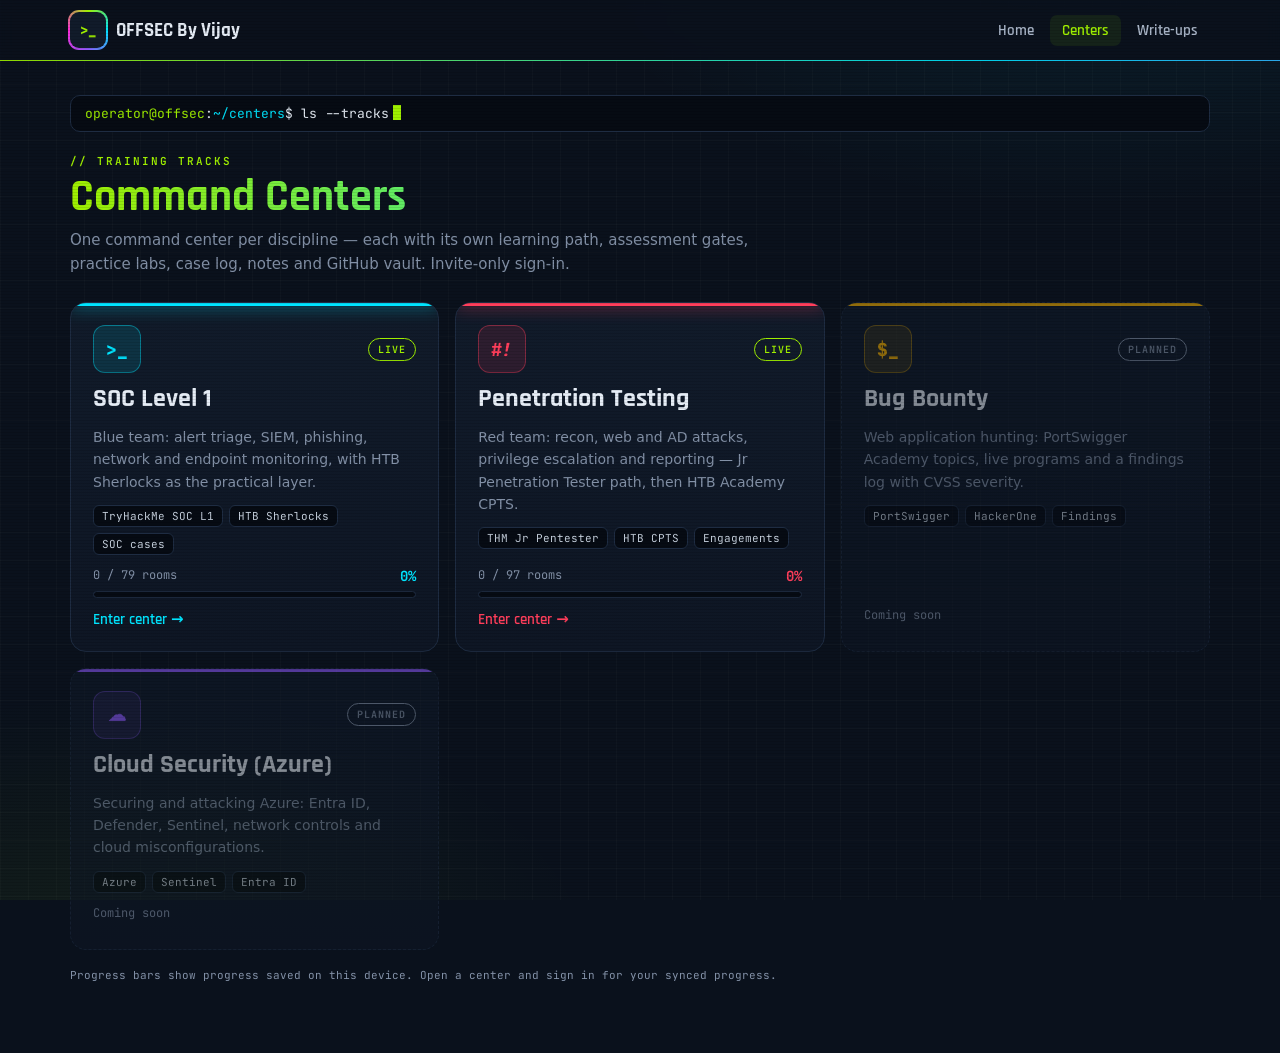
==== centers/index.html @ 5b169163 "Add files via upload" ====
<!doctype html>
<html lang="en" data-rgb="on"><head><meta charset="utf-8">
<meta name="viewport" content="width=device-width, initial-scale=1, viewport-fit=cover">
<title>Command Centers // OFFSEC By Vijay</title>
<link rel="preconnect" href="https://fonts.googleapis.com"><link rel="preconnect" href="https://fonts.gstatic.com" crossorigin>
<link href="https://fonts.googleapis.com/css2?family=Rajdhani:wght@500;600;700&family=JetBrains+Mono:wght@400;600;800&display=swap" rel="stylesheet">
<style>
@property --a{syntax:'<angle>';inherits:false;initial-value:0deg}
:root{--bg:#0a111c;--panel:#111b2a;--panel2:#16233a;--line:#1e2c42;--txt:#e6edf6;--muted:#8391a7;--green:#9fef00;--cyan:#00e5ff;--mag:#ff2bd6;--red:#ff3e5b;--amber:#ffb800;--violet:#8f5bff;
--rgb:linear-gradient(90deg,var(--green),var(--cyan),var(--violet),var(--mag),var(--green));
--mono:"JetBrains Mono",ui-monospace,Consolas,monospace;--disp:"Rajdhani","Segoe UI",system-ui,sans-serif;--sans:system-ui,-apple-system,"Segoe UI",Roboto,Arial,sans-serif;color-scheme:dark}
:root{box-sizing:border-box;padding-top:env(safe-area-inset-top,0px);padding-bottom:env(safe-area-inset-bottom,0px)}
*,*::before,*::after{box-sizing:border-box}
html{background:var(--bg)}
body{margin:0;min-height:100%;color:var(--txt);font:15px/1.6 var(--sans);background:
 radial-gradient(900px 500px at 85% -10%,#00e5ff14,transparent 60%),radial-gradient(800px 500px at 10% 110%,#9fef0012,transparent 60%),
 linear-gradient(#ffffff05 1px,transparent 1px) 0 0/28px 28px,linear-gradient(90deg,#ffffff05 1px,transparent 1px) 0 0/28px 28px,var(--bg);background-attachment:fixed}
html[data-rgb="on"] body::after{content:"";position:fixed;inset:0;pointer-events:none;z-index:50;background:repeating-linear-gradient(0deg,#0000 0 2px,#00000018 2px 3px)}
:focus-visible{outline:2px solid var(--green);outline-offset:2px}
.bar{position:sticky;top:env(safe-area-inset-top,0px);z-index:20;background:#0a111ce6;backdrop-filter:blur(8px);border-bottom:1px solid var(--line)}
html[data-rgb="on"] .bar::after{content:"";position:absolute;left:0;right:0;bottom:-1px;height:1px;background:var(--rgb);background-size:300% 100%;animation:flow 8s linear infinite}
.barin{max-width:1180px;margin:0 auto;padding:12px 20px;display:flex;align-items:center;gap:18px}
.brand{display:flex;gap:10px;align-items:center;text-decoration:none;color:var(--txt);margin-right:auto}
.logo{position:relative;width:36px;height:36px;display:grid;place-items:center;border-radius:9px;color:var(--green);font:800 14px var(--mono);isolation:isolate}
.logo::before{content:"";position:absolute;inset:-2px;border-radius:11px;background:conic-gradient(from var(--a),var(--green),var(--cyan),var(--violet),var(--mag),var(--green));z-index:-2;animation:spin 4s linear infinite}
.logo::after{content:"";position:absolute;inset:0;border-radius:9px;background:var(--panel);z-index:-1}
.brand b{font:700 19px var(--disp)}
.links{display:flex;gap:4px}
.links a{color:#a9b5c7;text-decoration:none;font:600 15px var(--disp);padding:6px 12px;border-radius:7px}
.links a:hover{color:#fff;background:var(--panel)}.links a.on{color:var(--green);background:#9fef0014}
.wrap{max-width:1180px;margin:0 auto;padding:34px 20px 60px}
.term{font:13px var(--mono);background:#060b13;border:1px solid var(--line);border-radius:10px;padding:9px 14px;margin-bottom:22px;overflow-x:auto;white-space:nowrap}
.term .p{color:var(--green)}.term .h{color:var(--cyan)}
.cursor{display:inline-block;width:8px;height:15px;background:var(--green);vertical-align:-2px;margin-left:4px;animation:blink 1s steps(1) infinite}
.ey{font:600 11px var(--mono);color:var(--green);letter-spacing:2px}.ey::before{content:"// "}
h1{font:700 44px/1.05 var(--disp);margin:6px 0 8px}
html[data-rgb="on"] h1{background:var(--rgb);background-size:300% 100%;-webkit-background-clip:text;background-clip:text;color:transparent;animation:flow 10s linear infinite}
.lead{color:var(--muted);margin:0 0 26px;max-width:680px}
.grid{display:grid;grid-template-columns:repeat(auto-fill,minmax(340px,1fr));gap:16px}
.center{position:relative;display:flex;flex-direction:column;gap:12px;padding:22px;border-radius:16px;text-decoration:none;color:var(--txt);background:linear-gradient(180deg,var(--panel),#0e1624);border:1px solid var(--line);overflow:hidden;transition:transform .15s,border-color .15s,box-shadow .15s}
.center::before{content:"";position:absolute;left:0;right:0;top:0;height:3px;background:var(--c);box-shadow:0 0 16px var(--c)}
a.center:hover{transform:translateY(-3px);border-color:var(--c);box-shadow:0 0 24px color-mix(in srgb,var(--c) 20%,transparent)}
.top{display:flex;justify-content:space-between;align-items:center;gap:10px}
.ic{width:48px;height:48px;border-radius:12px;display:grid;place-items:center;font:800 18px var(--mono);color:var(--c);background:color-mix(in srgb,var(--c) 12%,transparent);border:1px solid color-mix(in srgb,var(--c) 40%,transparent)}
.st{font:600 10px var(--mono);letter-spacing:1px;padding:4px 9px;border-radius:99px;border:1px solid currentColor}
.center h2{margin:0;font:700 26px/1.1 var(--disp)}
.center p{margin:0;color:var(--muted);font-size:14px}
.tags{display:flex;gap:6px;flex-wrap:wrap}
.tag{font:11px var(--mono);padding:3px 8px;border-radius:6px;border:1px solid var(--line);background:#060b13;color:#c6d0dd}
.prog{margin-top:auto}
.pl{display:flex;justify-content:space-between;font:12px var(--mono);color:var(--muted);margin-bottom:6px}
.pl b{color:var(--c);font-size:14px}
.bar2{height:7px;background:#060b13;border:1px solid var(--line);border-radius:99px;overflow:hidden}
.bar2 i{display:block;height:100%;background:var(--c);box-shadow:0 0 10px var(--c)}
.go{font:600 15px var(--disp);color:var(--c)}
.center.soon{opacity:.55;border-style:dashed}
.center.soon::before{box-shadow:none}
.note{font:11px var(--mono);color:var(--muted);margin-top:18px}
@keyframes spin{to{--a:360deg}}@keyframes flow{to{background-position:300% 0}}@keyframes blink{50%{opacity:0}}
@media (prefers-reduced-motion:reduce){*,*::before,*::after{animation:none!important;transition:none!important}}
@media(max-width:640px){.barin{flex-wrap:wrap;gap:8px;padding:10px 14px}.links{width:100%;overflow-x:auto}.wrap{padding:22px 14px 50px}h1{font-size:34px}.grid{grid-template-columns:1fr}}
</style></head>
<body>
<header class="bar"><div class="barin">
 <a class="brand" href="../"><span class="logo">&gt;_</span><b>OFFSEC By Vijay</b></a>
 <nav class="links"><a href="../">Home</a><a href="./" class="on">Centers</a><a href="../writeups/">Write-ups</a></nav>
</div></header>
<main class="wrap">
 <div class="term" aria-hidden="true"><span class="p">operator@offsec</span>:<span class="h">~/centers</span>$ ls --tracks<span class="cursor"></span></div>
 <div class="ey">TRAINING TRACKS</div>
 <h1>Command Centers</h1>
 <p class="lead">One command center per discipline — each with its own learning path, assessment gates, practice labs, case log, notes and GitHub vault. Invite-only sign-in.</p>
 <div class="grid" id="grid"></div>
 <p class="note">Progress bars show progress saved on this device. Open a center and sign in for your synced progress.</p>
</main>
<script>
/* ===== add a new center here ===== */
const CENTERS=[
 {href:'../soc/',key:'SOC_L1_OFFLINE_V1',total:79,icon:'&gt;_',color:'var(--cyan)',title:'SOC Level 1',status:'LIVE',
  desc:'Blue team: alert triage, SIEM, phishing, network and endpoint monitoring, with HTB Sherlocks as the practical layer.',
  tags:['TryHackMe SOC L1','HTB Sherlocks','SOC cases']},
 {href:'../pentest/',key:'OFFSEC_PENTEST_V1',total:97,icon:'#!',color:'var(--red)',title:'Penetration Testing',status:'LIVE',
  desc:'Red team: recon, web and AD attacks, privilege escalation and reporting — Jr Penetration Tester path, then HTB Academy CPTS.',
  tags:['THM Jr Pentester','HTB CPTS','Engagements']},
 {icon:'$_',color:'var(--amber)',title:'Bug Bounty',status:'PLANNED',desc:'Web application hunting: PortSwigger Academy topics, live programs and a findings log with CVSS severity.',tags:['PortSwigger','HackerOne','Findings']},
 {icon:'☁',color:'var(--violet)',title:'Cloud Security (Azure)',status:'PLANNED',desc:'Securing and attacking Azure: Entra ID, Defender, Sentinel, network controls and cloud misconfigurations.',tags:['Azure','Sentinel','Entra ID']}
];
/* ================================= */
const esc=s=>String(s??'').replace(/[&<>"']/g,c=>({'&':'&amp;','<':'&lt;','>':'&gt;','"':'&quot;',"'":'&#39;'}[c]));
function localDone(key){let best=0;try{for(let i=0;i<localStorage.length;i++){const k=localStorage.key(i);if(k===key||k.startsWith(key+'_')){const s=JSON.parse(localStorage.getItem(k)||'{}');const d=Object.values(s.rooms||{}).filter(r=>r&&r.status==='Done').length;if(d>best)best=d}}}catch(e){}return best}
document.getElementById('grid').innerHTML=CENTERS.map(c=>{
 const live=!!c.href,d=live?localDone(c.key):0,p=live&&c.total?Math.min(100,Math.round(d/c.total*100)):0;
 const inner='<div class="top"><div class="ic">'+c.icon+'</div><span class="st" style="color:'+(live?'var(--green)':'var(--muted)')+'">'+esc(c.status)+'</span></div><h2>'+esc(c.title)+'</h2><p>'+esc(c.desc)+'</p><div class="tags">'+c.tags.map(t=>'<span class="tag">'+esc(t)+'</span>').join('')+'</div>'+
  (live?'<div class="prog"><div class="pl"><span>'+d+' / '+c.total+' rooms</span><b>'+p+'%</b></div><div class="bar2"><i style="width:'+p+'%"></i></div></div><span class="go">Enter center →</span>':'<div class="prog"><span class="pl">Coming soon</span></div>');
 return live?'<a class="center" style="--c:'+c.color+'" href="'+c.href+'">'+inner+'</a>':'<div class="center soon" style="--c:'+c.color+'">'+inner+'</div>'}).join('');
try{if(localStorage.getItem('SOC_L1_RGB')==='off')document.documentElement.dataset.rgb='off'}catch(e){}
</script></body></html>
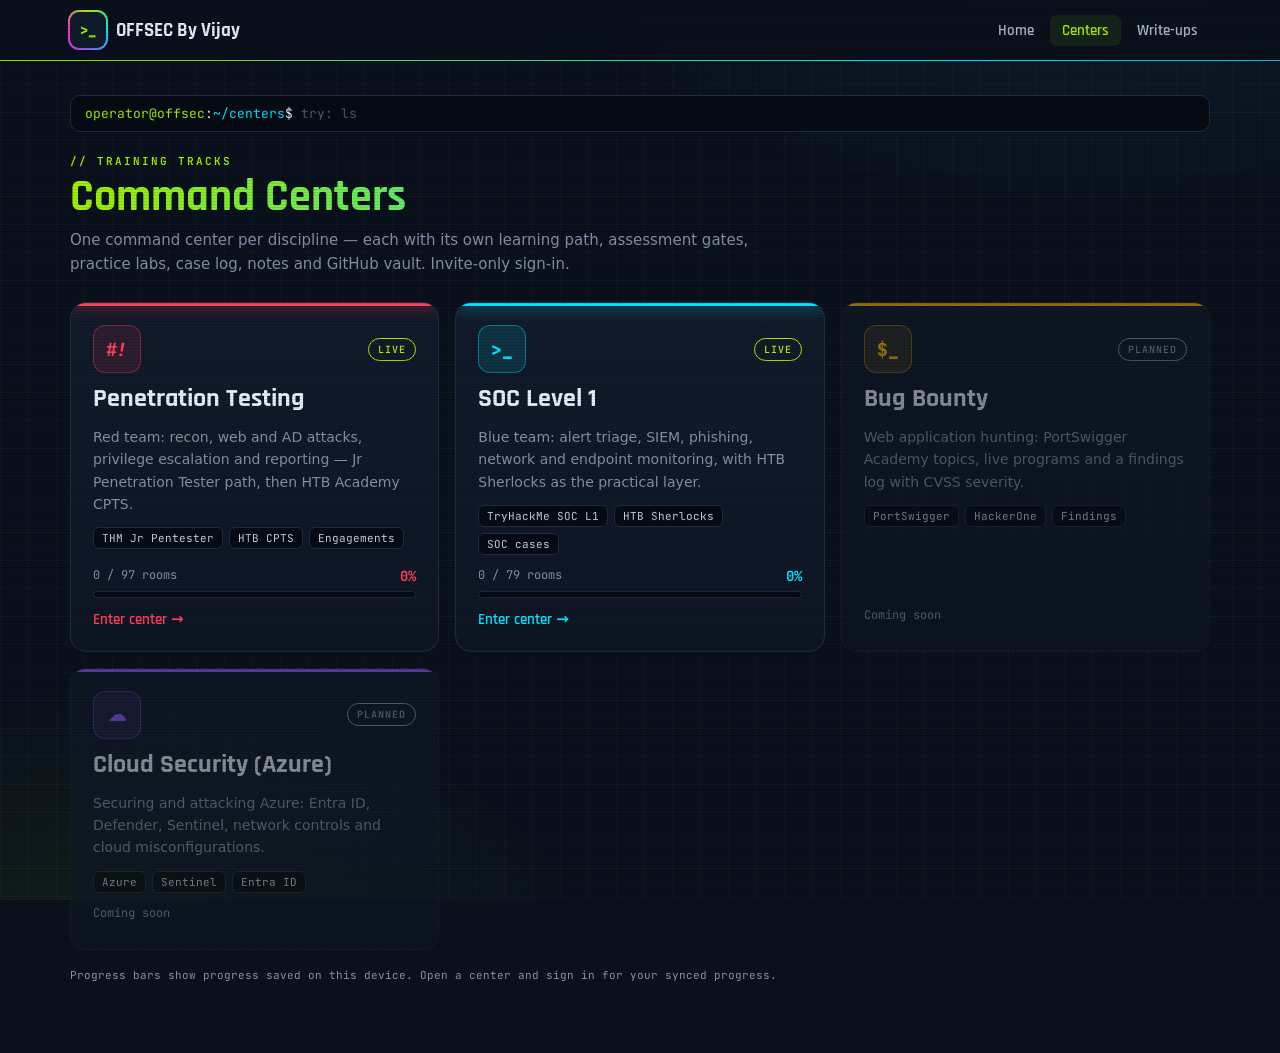
==== commit 4600b708: "Add files via upload" ====
--- a/centers/index.html
+++ b/centers/index.html
@@ -66,22 +66,23 @@
  <nav class="links"><a href="../">Home</a><a href="./" class="on">Centers</a><a href="../writeups/">Write-ups</a></nav>
 </div></header>
 <main class="wrap">
- <div class="term" aria-hidden="true"><span class="p">operator@offsec</span>:<span class="h">~/centers</span>$ ls --tracks<span class="cursor"></span></div>
+ <div class="term" id="siteTerm"></div>
  <div class="ey">TRAINING TRACKS</div>
  <h1>Command Centers</h1>
  <p class="lead">One command center per discipline — each with its own learning path, assessment gates, practice labs, case log, notes and GitHub vault. Invite-only sign-in.</p>
  <div class="grid" id="grid"></div>
  <p class="note">Progress bars show progress saved on this device. Open a center and sign in for your synced progress.</p>
 </main>
+<script src="../assets/term.js"></script>
 <script>
 /* ===== add a new center here ===== */
 const CENTERS=[
+ {href:'../pentest/',key:'OFFSEC_PENTEST_V1',total:97,icon:'#!',color:'var(--red)',title:'Penetration Testing',status:'LIVE',
+  desc:'Red team: recon, web and AD attacks, privilege escalation and reporting — Jr Penetration Tester path, then HTB Academy CPTS.',
+  tags:['THM Jr Pentester','HTB CPTS','Engagements']},
  {href:'../soc/',key:'SOC_L1_OFFLINE_V1',total:79,icon:'&gt;_',color:'var(--cyan)',title:'SOC Level 1',status:'LIVE',
   desc:'Blue team: alert triage, SIEM, phishing, network and endpoint monitoring, with HTB Sherlocks as the practical layer.',
   tags:['TryHackMe SOC L1','HTB Sherlocks','SOC cases']},
- {href:'../pentest/',key:'OFFSEC_PENTEST_V1',total:97,icon:'#!',color:'var(--red)',title:'Penetration Testing',status:'LIVE',
-  desc:'Red team: recon, web and AD attacks, privilege escalation and reporting — Jr Penetration Tester path, then HTB Academy CPTS.',
-  tags:['THM Jr Pentester','HTB CPTS','Engagements']},
  {icon:'$_',color:'var(--amber)',title:'Bug Bounty',status:'PLANNED',desc:'Web application hunting: PortSwigger Academy topics, live programs and a findings log with CVSS severity.',tags:['PortSwigger','HackerOne','Findings']},
  {icon:'☁',color:'var(--violet)',title:'Cloud Security (Azure)',status:'PLANNED',desc:'Securing and attacking Azure: Entra ID, Defender, Sentinel, network controls and cloud misconfigurations.',tags:['Azure','Sentinel','Entra ID']}
 ];
@@ -93,5 +94,12 @@
  const inner='<div class="top"><div class="ic">'+c.icon+'</div><span class="st" style="color:'+(live?'var(--green)':'var(--muted)')+'">'+esc(c.status)+'</span></div><h2>'+esc(c.title)+'</h2><p>'+esc(c.desc)+'</p><div class="tags">'+c.tags.map(t=>'<span class="tag">'+esc(t)+'</span>').join('')+'</div>'+
   (live?'<div class="prog"><div class="pl"><span>'+d+' / '+c.total+' rooms</span><b>'+p+'%</b></div><div class="bar2"><i style="width:'+p+'%"></i></div></div><span class="go">Enter center →</span>':'<div class="prog"><span class="pl">Coming soon</span></div>');
  return live?'<a class="center" style="--c:'+c.color+'" href="'+c.href+'">'+inner+'</a>':'<div class="center soon" style="--c:'+c.color+'">'+inner+'</div>'}).join('');
+SiteShell.mount(document.getElementById('siteTerm'),{user:'operator',host:'offsec',cwd:'~/centers',
+ suggest:['ls','cd pentest','cd soc','status','help'],
+ help:[['ls','list command centers'],['status','progress on this device'],['cd pentest | cd soc','enter a center']],
+ cmds:{
+  ls:()=>CENTERS.map(c=>(c.href?'<span class="ok">drwxr-xr-x</span>  <span class="cy">'+esc(c.href.replace(/^\.\.\//,''))+'</span>':'<span class="dim">d---------  (planned)</span>')+'  '+esc(c.title)).join('\n'),
+  status:()=>CENTERS.filter(c=>c.href).map(c=>{const d=localDone(c.key),p=Math.round(d/c.total*100);return esc(c.title.padEnd(22,' '))+'<span class="ok">'+'█'.repeat(Math.round(p/5))+'</span><span class="dim">'+'░'.repeat(20-Math.round(p/5))+'</span> '+p+'%'}).join('\n')
+ }});
 try{if(localStorage.getItem('SOC_L1_RGB')==='off')document.documentElement.dataset.rgb='off'}catch(e){}
 </script></body></html>
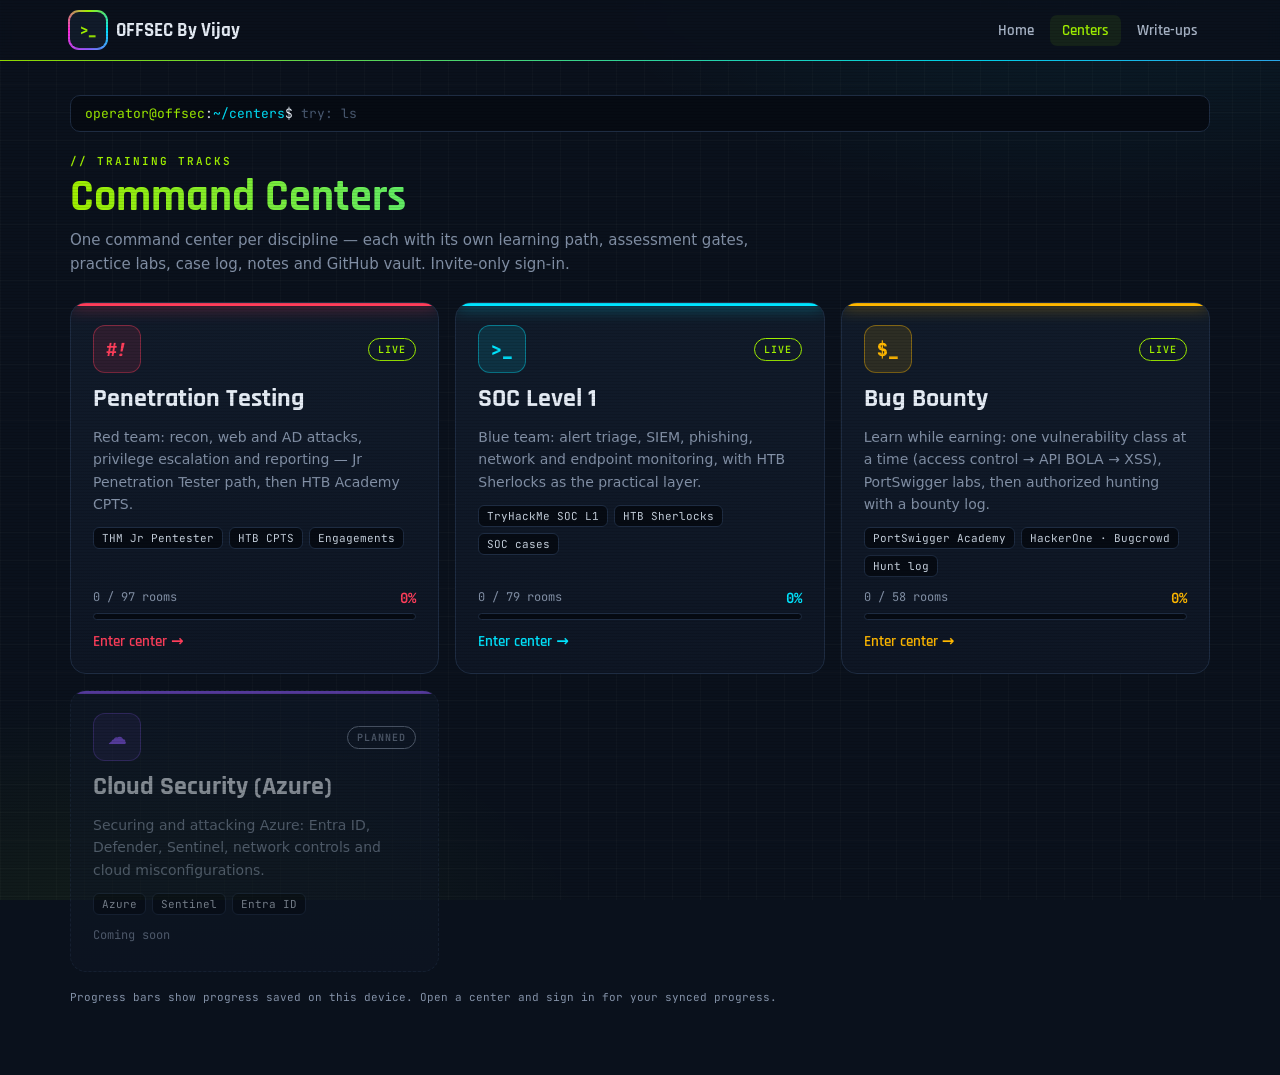
==== commit 0de9036b: "Add files via upload" ====
--- a/centers/index.html
+++ b/centers/index.html
@@ -83,7 +83,7 @@
  {href:'../soc/',key:'SOC_L1_OFFLINE_V1',total:79,icon:'&gt;_',color:'var(--cyan)',title:'SOC Level 1',status:'LIVE',
   desc:'Blue team: alert triage, SIEM, phishing, network and endpoint monitoring, with HTB Sherlocks as the practical layer.',
   tags:['TryHackMe SOC L1','HTB Sherlocks','SOC cases']},
- {icon:'$_',color:'var(--amber)',title:'Bug Bounty',status:'PLANNED',desc:'Web application hunting: PortSwigger Academy topics, live programs and a findings log with CVSS severity.',tags:['PortSwigger','HackerOne','Findings']},
+ {href:'../bugbounty/',key:'OFFSEC_BUGBOUNTY_V1',total:58,icon:'$_',color:'var(--amber)',title:'Bug Bounty',status:'LIVE',desc:'Learn while earning: one vulnerability class at a time (access control → API BOLA → XSS), PortSwigger labs, then authorized hunting with a bounty log.',tags:['PortSwigger Academy','HackerOne · Bugcrowd','Hunt log']},
  {icon:'☁',color:'var(--violet)',title:'Cloud Security (Azure)',status:'PLANNED',desc:'Securing and attacking Azure: Entra ID, Defender, Sentinel, network controls and cloud misconfigurations.',tags:['Azure','Sentinel','Entra ID']}
 ];
 /* ================================= */
